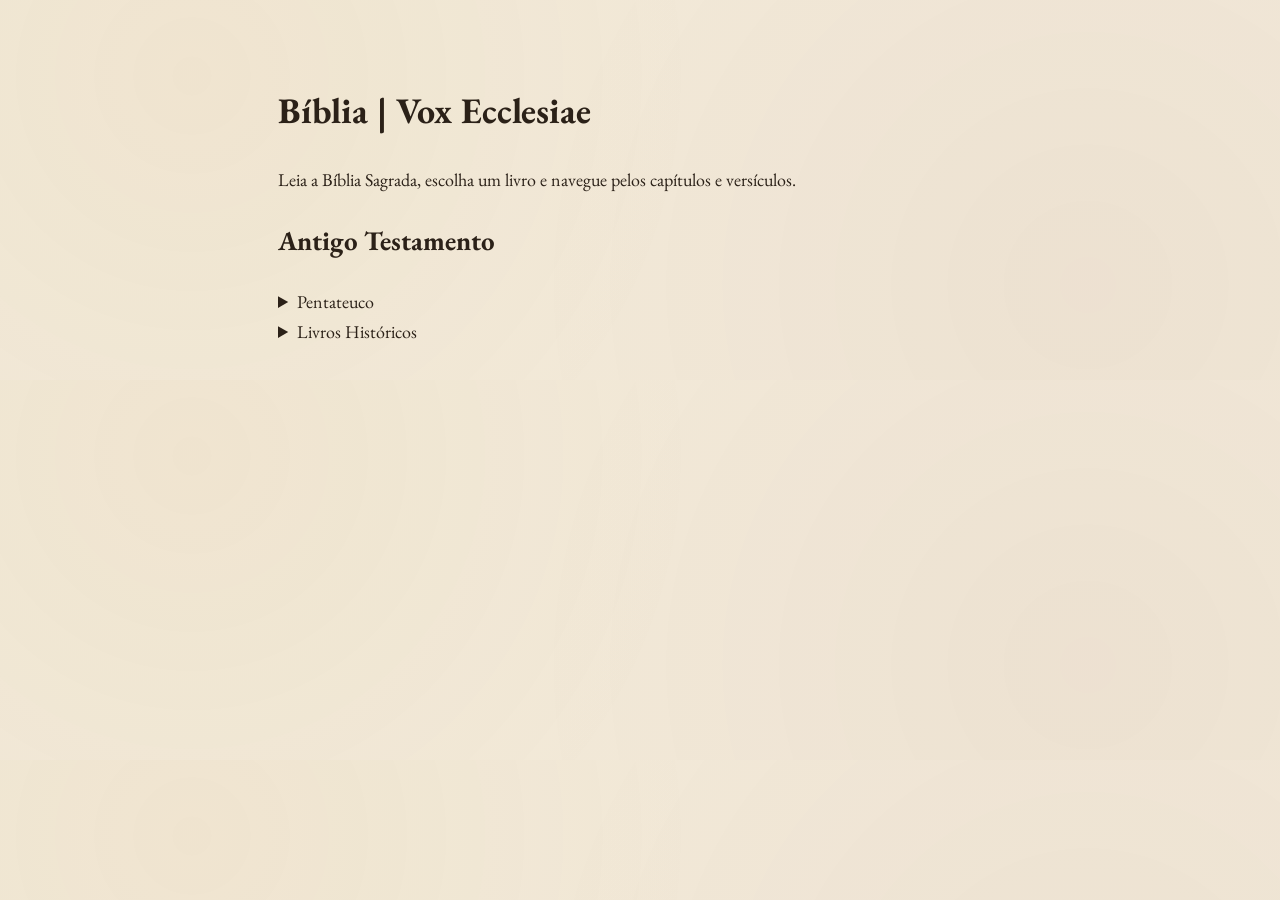
==== biblia.html @ 19579c48 "adicionando a bíblia" ====
<!DOCTYPE html>
<html lang="pt-BR">

<head>
    <meta charset="UTF-8">
    <meta name="viewport" content="width=device-width, initial-scale=1.0">
    <title>Bíblia | Vox Ecclesiae</title>
    <link rel="stylesheet" href="style.css">
</head>

<body>

    <main>

          <h1>Bíblia | Vox Ecclesiae</h1>
          
          <p>
            Leia a Bíblia Sagrada, escolha um livro e navegue pelos capítulos e versículos.
          </p>
         
               <section>  
            
                <h2>Antigo Testamento</h2>

                    <details>
                    <summary>Pentateuco</summary>               

                 
                 <ul>
                 <li><a href="genesis.html">Gênesis</a></li>
                 <li><a href="exodo.html">Êxodo</a></li>
                 <li><a href="levitico.html">Levítico</a></li>
                 <li><a href="numeros.html">Números</a></li>
                 <li><a href="deuteronomio.html">deuteronômio</a></li>
                 </ul>


                    </details>
                
                    <details>

                         <summary>Livros Históricos</summary>
                        


                         <ul>
                           <li>Josué</li>
                           <li>Juízes</li>
                           <li>Rute</li>
                           <li>1 Samuel</li>
                           <li>2 Samuel</li>
                           <li>1 Reis</li>
                           <li>2 Reis</li>
                           <li>1 Crônicas</li>
                           <li>2 Crônicas</li>
                           <li>Esdras</li>
                           <li>Neemias</li>
                           <li>Tobias</li>
                           <li>Judite</li>
                           <li>Ester</li>
                           <li>1 Macabeus</li>
                           <li>2 Macabeus</li>



                         </ul>

                    </details>












                </section>
    
    
    
    
    
    
    
    
    
        </main>










</body>
---- style.css ----
/* ==========================================================================
   Vox Ecclesiae — folha de estilo
   Inspirada em manuscritos iluminados, missais e a paleta litúrgica:
   pergaminho, tinta ferrogálica, ouro velho e vermelho cardinalício.
   ========================================================================== */

@import url('https://fonts.googleapis.com/css2?family=Cinzel:wght@500;600&family=Cormorant+Garamond:ital,wght@0,500;0,600;1,500&family=EB+Garamond:ital,wght@0,400;0,500;1,400&display=swap');

:root {
    --parchment: #f2e9d8;
    --parchment-dark: #e6d8b8;
    --ink: #2b2118;
    --burgundy: #6e1423;
    --burgundy-dark: #4a0d18;
    --gold: #b8862b;
    --gold-light: #d9b667;
    --navy: #1c2b44;

    --font-display: 'Cinzel', serif;
    --font-heading: 'Cormorant Garamond', serif;
    --font-body: 'EB Garamond', serif;
}

* {
    box-sizing: border-box;
}

html {
    scroll-behavior: smooth;
}

body {
    margin: 0;
    background-color: var(--parchment);
    background-image:
        radial-gradient(circle at 15% 20%, rgba(184, 134, 43, 0.05), transparent 45%),
        radial-gradient(circle at 85% 75%, rgba(110, 20, 35, 0.04), transparent 50%);
    color: var(--ink);
    font-family: var(--font-body);
    font-size: 1.125rem;
    line-height: 1.7;
    -webkit-font-smoothing: antialiased;
}

a {
    color: var(--burgundy);
    text-decoration: none;
}

/* ---------- Cabeçalho ---------- */

header {
    background:
        linear-gradient(180deg, var(--burgundy-dark), var(--burgundy) 12%, var(--burgundy) 88%, var(--burgundy-dark));
    border-top: 6px solid var(--gold);
    border-bottom: 6px solid var(--gold);
    color: var(--parchment);
    text-align: center;
    padding: 2.75rem 1.5rem 1.75rem;
}

.header-ornament {
    color: var(--gold-light);
    font-size: 1.6rem;
    margin-bottom: 0.4rem;
}

header h1 {
    font-family: var(--font-display);
    font-weight: 600;
    font-size: clamp(2.1rem, 5vw, 3.2rem);
    letter-spacing: 0.09em;
    margin: 0;
    color: var(--parchment);
    text-shadow: 0 1px 0 rgba(0, 0, 0, 0.35);
}

.header-subtitle {
    font-family: var(--font-heading);
    font-style: italic;
    font-size: 1.05rem;
    color: var(--gold-light);
    margin: 0.35rem 0 1.75rem;
    letter-spacing: 0.02em;
}

nav {
    display: flex;
    flex-wrap: wrap;
    justify-content: center;
    align-items: center;
    gap: 0.65rem;
    font-family: var(--font-display);
    font-size: 0.82rem;
    letter-spacing: 0.12em;
    text-transform: uppercase;
}

nav a {
    color: var(--parchment);
    padding: 0.35rem 0.2rem;
    position: relative;
    opacity: 0.88;
    transition: opacity 0.2s ease, color 0.2s ease;
}

nav a:not(:last-child)::after {
    content: '\2726';
    color: var(--gold);
    font-size: 0.6rem;
    margin-left: 0.65rem;
    opacity: 0.8;
}

nav a:hover,
nav a:focus-visible {
    color: var(--gold-light);
    opacity: 1;
}

nav a.active {
    opacity: 1;
    color: var(--gold-light);
    border-bottom: 1px solid var(--gold);
    padding-bottom: 0.3rem;
}

nav a:focus-visible {
    outline: 1px solid var(--gold-light);
    outline-offset: 3px;
}

/* ---------- Conteúdo principal ---------- */

main {
    max-width: 780px;
    margin: 0 auto;
    padding: 3.5rem 1.75rem 2rem;
}

.hero h2,
.library h2 {
    font-family: var(--font-heading);
    font-weight: 600;
    font-size: 2rem;
    color: var(--burgundy);
    text-align: center;
    margin: 0 0 1.5rem;
}

.hero h2::after,
.library h2::after {
    content: '';
    display: block;
    width: 70px;
    height: 2px;
    margin: 0.6rem auto 0;
    background: linear-gradient(90deg, transparent, var(--gold), transparent);
}

.drop-cap {
    font-size: 1.15rem;
    color: #3a2c1c;
}

.drop-cap::first-letter {
    font-family: var(--font-heading);
    font-weight: 600;
    font-size: 4.2rem;
    float: left;
    line-height: 0.78;
    padding: 0.08em 0.09em 0 0.02em;
    margin-right: 0.05em;
    color: var(--burgundy);
    text-shadow: 1px 1px 0 var(--gold-light);
}

/* ---------- Divisor ornamental ---------- */

.divider {
    display: flex;
    justify-content: center;
    margin: 3rem auto;
    max-width: 260px;
}

.divider svg {
    width: 100%;
    height: 24px;
    stroke: var(--gold);
    fill: var(--gold);
    stroke-width: 1;
}

/* ---------- Biblioteca ---------- */

.library ul {
    list-style: none;
    margin: 0;
    padding: 0;
    display: grid;
    grid-template-columns: repeat(2, 1fr);
    gap: 1.1rem;
}

.library li a {
    display: flex;
    flex-direction: column;
    align-items: center;
    text-align: center;
    gap: 0.35rem;
    height: 100%;
    padding: 1.75rem 1.1rem;
    background: var(--parchment-dark);
    border: 1px solid rgba(110, 20, 35, 0.18);
    border-radius: 2px;
    box-shadow: 0 2px 0 rgba(43, 33, 24, 0.06);
    transition: transform 0.2s ease, box-shadow 0.2s ease, border-color 0.2s ease;
}

.library li a:hover,
.library li a:focus-visible {
    transform: translateY(-3px);
    border-color: var(--gold);
    box-shadow: 0 6px 14px rgba(43, 33, 24, 0.14);
}

.library li a:focus-visible {
    outline: 1px solid var(--burgundy);
    outline-offset: 2px;
}

.library-icon {
    font-size: 1.6rem;
    color: var(--gold);
    margin-bottom: 0.15rem;
}

.library-title {
    font-family: var(--font-heading);
    font-weight: 600;
    font-size: 1.3rem;
    color: var(--burgundy);
}

.library-desc {
    font-size: 0.92rem;
    color: #5a4a36;
    line-height: 1.4;
}

/* ---------- Rodapé ---------- */

footer {
    background: var(--navy);
    color: var(--parchment-dark);
    text-align: center;
    padding: 1.5rem 1rem;
    border-top: 3px solid var(--gold);
    font-family: var(--font-display);
    font-size: 0.78rem;
    letter-spacing: 0.1em;
    text-transform: uppercase;
}

/* ---------- Responsivo ---------- */

@media (max-width: 560px) {
    .library ul {
        grid-template-columns: 1fr;
    }

    nav {
        gap: 0.4rem 0.5rem;
    }
}

/* ---------- Movimento reduzido ---------- */

@media (prefers-reduced-motion: reduce) {
    html {
        scroll-behavior: auto;
    }

    .library li a {
        transition: none;
    }
}
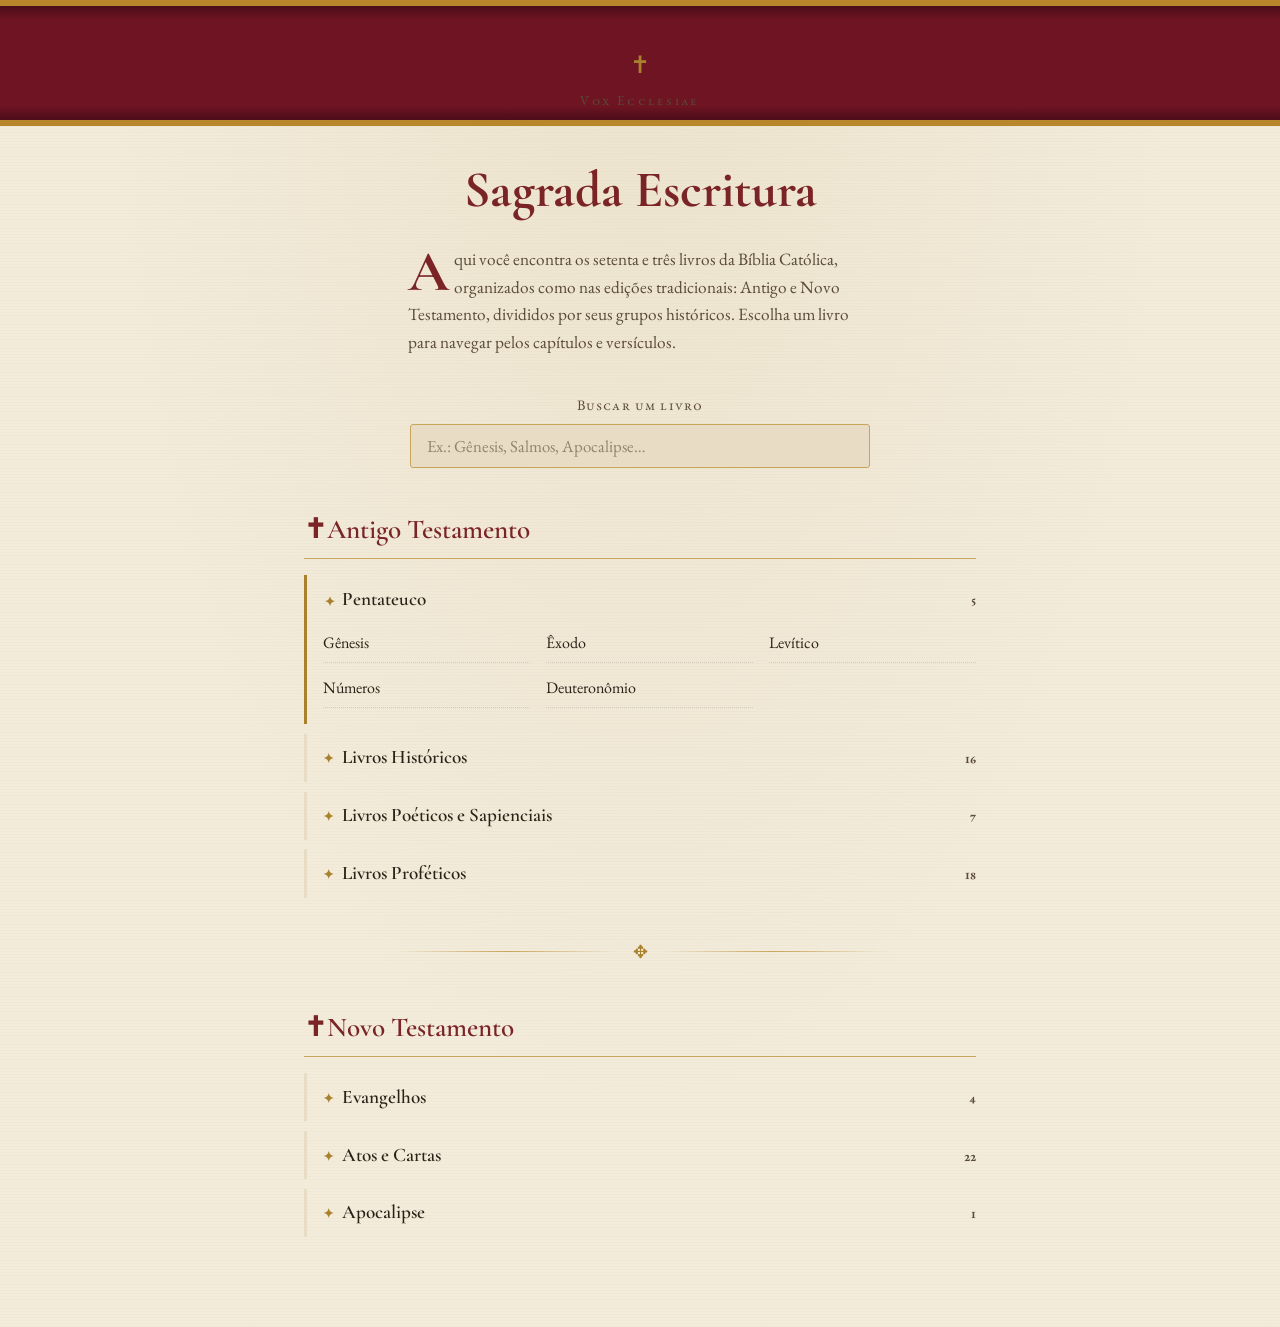
==== commit 5bdb861e: "adicionano css" ====
--- a/biblia.html
+++ b/biblia.html
@@ -1,102 +1,567 @@
 <!DOCTYPE html>
 <html lang="pt-BR">
-
 <head>
-    <meta charset="UTF-8">
-    <meta name="viewport" content="width=device-width, initial-scale=1.0">
-    <title>Bíblia | Vox Ecclesiae</title>
-    <link rel="stylesheet" href="style.css">
+<meta charset="UTF-8">
+<meta name="viewport" content="width=device-width, initial-scale=1.0">
+<title>Bíblia | Vox Ecclesiae</title>
+<link rel="preconnect" href="https://fonts.googleapis.com">
+<link rel="preconnect" href="https://fonts.gstatic.com" crossorigin>
+<link href="https://fonts.googleapis.com/css2?family=Cormorant+Garamond:ital,wght@0,500;0,600;0,700;1,500&family=EB+Garamond:ital,wght@0,400;0,500;1,400&display=swap" rel="stylesheet">
+<link rel="stylesheet" href="style.css">
 </head>
-
 <body>
 
-    <main>
-
-          <h1>Bíblia | Vox Ecclesiae</h1>
-          
-          <p>
-            Leia a Bíblia Sagrada, escolha um livro e navegue pelos capítulos e versículos.
-          </p>
-         
-               <section>  
-            
-                <h2>Antigo Testamento</h2>
-
-                    <details>
-                    <summary>Pentateuco</summary>               
-
-                 
-                 <ul>
-                 <li><a href="genesis.html">Gênesis</a></li>
-                 <li><a href="exodo.html">Êxodo</a></li>
-                 <li><a href="levitico.html">Levítico</a></li>
-                 <li><a href="numeros.html">Números</a></li>
-                 <li><a href="deuteronomio.html">deuteronômio</a></li>
-                 </ul>
-
-
-                    </details>
-                
-                    <details>
-
-                         <summary>Livros Históricos</summary>
-                        
-
-
-                         <ul>
-                           <li>Josué</li>
-                           <li>Juízes</li>
-                           <li>Rute</li>
-                           <li>1 Samuel</li>
-                           <li>2 Samuel</li>
-                           <li>1 Reis</li>
-                           <li>2 Reis</li>
-                           <li>1 Crônicas</li>
-                           <li>2 Crônicas</li>
-                           <li>Esdras</li>
-                           <li>Neemias</li>
-                           <li>Tobias</li>
-                           <li>Judite</li>
-                           <li>Ester</li>
-                           <li>1 Macabeus</li>
-                           <li>2 Macabeus</li>
-
-
-
-                         </ul>
-
-                    </details>
-
-
-
-
-
-
-
-
-
-
-
-
-                </section>
-    
-    
-    
-    
-    
-    
-    
-    
-    
-        </main>
-
-
-
-
-
-
-
-
-
-
-</body>+  <style>
+    /* =========================================================
+   Vox Ecclesiae — Bíblia
+   Paleta: pergaminho, tinta sépia, ouro velho e borgonha
+   ========================================================= */
+
+:root {
+  --pergaminho: #f3ecdb;
+  --pergaminho-escuro: #e8ddc4;
+  --tinta: #2b2118;
+  --tinta-suave: #5a4a37;
+  --ouro: #a9812d;
+  --ouro-claro: #c9a45c;
+  --borgonha: #7a2426;
+
+  --fonte-titulo: "Cormorant Garamond", "Georgia", serif;
+  --fonte-corpo: "EB Garamond", "Georgia", serif;
+
+  --largura-conteudo: 720px;
+}
+
+* {
+  box-sizing: border-box;
+}
+
+body {
+  margin: 0;
+  background-color: var(--pergaminho);
+  background-image:
+    radial-gradient(ellipse at top, rgba(169, 129, 45, 0.08), transparent 60%),
+    repeating-linear-gradient(0deg, rgba(43, 33, 24, 0.02) 0px, rgba(43, 33, 24, 0.02) 1px, transparent 1px, transparent 3px);
+  color: var(--tinta);
+  font-family: var(--fonte-corpo);
+  line-height: 1.6;
+}
+
+/* ---------- Topo ---------- */
+
+.topo {
+  display: flex;
+  flex-direction: column;
+  align-items: center;
+  padding: 2.5rem 1.5rem 0.5rem;
+}
+
+.topo__selo {
+  font-size: 1.5rem;
+  color: var(--ouro);
+}
+
+.topo__eyebrow {
+  margin: 0.35rem 0 0;
+  font-family: var(--fonte-corpo);
+  font-variant: small-caps;
+  letter-spacing: 0.18em;
+  font-size: 0.85rem;
+  color: var(--tinta-suave);
+}
+
+/* ---------- Layout principal ---------- */
+
+main {
+  max-width: var(--largura-conteudo);
+  margin: 0 auto;
+  padding: 1.5rem 1.5rem 5rem;
+}
+
+/* ---------- Introdução ---------- */
+
+.intro {
+  text-align: center;
+  margin-bottom: 2.25rem;
+}
+
+.intro h1 {
+  font-family: var(--fonte-titulo);
+  font-weight: 700;
+  font-size: clamp(2.4rem, 5vw, 3.2rem);
+  margin: 0 0 0.9rem;
+  color: var(--borgonha);
+}
+
+.intro__texto {
+  text-align: left;
+  max-width: 58ch;
+  margin: 0 auto;
+  font-size: 1.08rem;
+  color: var(--tinta-suave);
+}
+
+.capitular {
+  float: left;
+  font-family: var(--fonte-titulo);
+  font-weight: 700;
+  font-size: 3.6rem;
+  line-height: 0.8;
+  padding: 0.05em 0.08em 0 0;
+  color: var(--borgonha);
+}
+
+/* ---------- Busca ---------- */
+
+.busca {
+  margin: 0 auto 2.5rem;
+  max-width: 460px;
+  text-align: center;
+}
+
+.busca__label {
+  display: block;
+  font-variant: small-caps;
+  letter-spacing: 0.08em;
+  font-size: 0.9rem;
+  color: var(--tinta-suave);
+  margin-bottom: 0.5rem;
+}
+
+.busca__campo {
+  width: 100%;
+  padding: 0.65rem 1rem;
+  font-family: var(--fonte-corpo);
+  font-size: 1.05rem;
+  color: var(--tinta);
+  background: var(--pergaminho-escuro);
+  border: 1px solid var(--ouro-claro);
+  border-radius: 3px;
+  outline-offset: 2px;
+}
+
+.busca__campo::placeholder {
+  color: var(--tinta-suave);
+  opacity: 0.6;
+}
+
+.busca__campo:focus-visible {
+  outline: 2px solid var(--borgonha);
+}
+
+.busca__vazio {
+  margin-top: 0.75rem;
+  font-style: italic;
+  color: var(--tinta-suave);
+}
+
+/* ---------- Testamentos e grupos ---------- */
+
+.testamento__titulo {
+  font-family: var(--fonte-titulo);
+  font-weight: 600;
+  font-size: 1.7rem;
+  color: var(--borgonha);
+  border-bottom: 1px solid var(--ouro-claro);
+  padding-bottom: 0.4rem;
+  margin: 0 0 1rem;
+}
+
+.grupo {
+  border-left: 3px solid var(--pergaminho-escuro);
+  margin-bottom: 0.6rem;
+  padding-left: 1rem;
+  transition: border-color 0.25s ease;
+}
+
+.grupo[open] {
+  border-left-color: var(--ouro);
+}
+
+.grupo summary {
+  cursor: pointer;
+  list-style: none;
+  font-family: var(--fonte-titulo);
+  font-weight: 600;
+  font-size: 1.2rem;
+  padding: 0.55rem 0;
+  display: flex;
+  align-items: baseline;
+  gap: 0.5rem;
+  user-select: none;
+}
+
+.grupo summary::-webkit-details-marker {
+  display: none;
+}
+
+.grupo summary::before {
+  content: "✦";
+  color: var(--ouro);
+  font-size: 0.8rem;
+  transform: rotate(0deg);
+  transition: transform 0.25s ease;
+  display: inline-block;
+}
+
+.grupo[open] summary::before {
+  transform: rotate(90deg);
+}
+
+.grupo__contagem {
+  margin-left: auto;
+  font-family: var(--fonte-corpo);
+  font-variant: small-caps;
+  font-size: 0.85rem;
+  color: var(--tinta-suave);
+}
+
+.grupo__conteudo {
+  overflow: hidden;
+  transition: height 0.28s ease;
+}
+
+/* ---------- Lista de livros ---------- */
+
+.livros {
+  list-style: none;
+  margin: 0 0 1rem;
+  padding: 0;
+  display: grid;
+  grid-template-columns: repeat(auto-fill, minmax(160px, 1fr));
+  gap: 0.35rem 1rem;
+}
+
+.livros li {
+  border-bottom: 1px dotted rgba(43, 33, 24, 0.15);
+  padding: 0.3rem 0;
+}
+
+.livros a {
+  color: var(--tinta);
+  text-decoration: none;
+  font-size: 1rem;
+  transition: color 0.15s ease;
+  border-bottom: 1px solid transparent;
+}
+
+.livros a:hover,
+.livros a:focus-visible {
+  color: var(--borgonha);
+  border-bottom-color: var(--borgonha);
+}
+
+.livro-pendente {
+  color: var(--tinta-suave);
+  font-size: 1rem;
+  opacity: 0.65;
+}
+
+.livro-pendente::after {
+  content: "em breve";
+  display: inline-block;
+  margin-left: 0.5rem;
+  font-variant: small-caps;
+  font-size: 0.7rem;
+  letter-spacing: 0.05em;
+  color: var(--ouro);
+  opacity: 0.9;
+}
+
+/* destaque de busca */
+.livros li.oculto {
+  display: none;
+}
+
+.livros mark {
+  background: rgba(169, 129, 45, 0.35);
+  color: inherit;
+  border-radius: 2px;
+}
+
+/* ---------- Divisor entre testamentos ---------- */
+
+.divisor {
+  display: flex;
+  align-items: center;
+  justify-content: center;
+  gap: 1rem;
+  margin: 2.5rem 0;
+  color: var(--ouro);
+  font-size: 1.1rem;
+}
+
+.divisor span {
+  flex: 1;
+  height: 1px;
+  background: linear-gradient(90deg, transparent, var(--ouro-claro), transparent);
+  max-width: 220px;
+}
+
+/* ---------- Responsivo ---------- */
+
+@media (max-width: 480px) {
+  .livros {
+    grid-template-columns: 1fr;
+  }
+
+  .intro h1 {
+    font-size: 2.1rem;
+  }
+}
+
+/* ---------- Movimento reduzido ---------- */
+
+@media (prefers-reduced-motion: reduce) {
+  .grupo,
+  .grupo summary::before,
+  .grupo__conteudo {
+    transition: none;
+  }
+}
+  </style>
+
+<div class="faixa-vitral" aria-hidden="true"></div>
+
+<header class="topo">
+  <div class="topo__selo" aria-hidden="true">✝</div>
+  <p class="topo__eyebrow">Vox Ecclesiae</p>
+</header>
+
+<main>
+
+  <section class="intro">
+    <h1>Sagrada Escritura</h1>
+    <p class="intro__texto">
+      <span class="capitular">A</span>qui você encontra os setenta e três livros da Bíblia Católica,
+      organizados como nas edições tradicionais: Antigo e Novo Testamento, divididos por seus grupos
+      históricos. Escolha um livro para navegar pelos capítulos e versículos.
+    </p>
+  </section>
+
+  <div class="busca">
+    <label for="buscaLivro" class="busca__label">Buscar um livro</label>
+    <input type="search" id="buscaLivro" class="busca__campo" placeholder="Ex.: Gênesis, Salmos, Apocalipse…" autocomplete="off">
+    <p class="busca__vazio" id="buscaVazio" hidden>Nenhum livro encontrado com esse nome.</p>
+  </div>
+
+  <section class="testamento" data-testamento="antigo">
+    <h2 class="testamento__titulo"><span class="testamento__selo">✝</span>Antigo Testamento</h2>
+
+    <details class="grupo" open>
+      <summary>Pentateuco <span class="grupo__contagem">5</span></summary>
+      <ul class="livros">
+        <li><a href="genesis.html">Gênesis</a></li>
+        <li><a href="exodo.html">Êxodo</a></li>
+        <li><a href="levitico.html">Levítico</a></li>
+        <li><a href="numeros.html">Números</a></li>
+        <li><a href="deuteronomio.html">Deuteronômio</a></li>
+      </ul>
+    </details>
+
+    <details class="grupo">
+      <summary>Livros Históricos <span class="grupo__contagem">16</span></summary>
+      <ul class="livros">
+        <li><span class="livro-pendente">Josué</span></li>
+        <li><span class="livro-pendente">Juízes</span></li>
+        <li><span class="livro-pendente">Rute</span></li>
+        <li><span class="livro-pendente">1 Samuel</span></li>
+        <li><span class="livro-pendente">2 Samuel</span></li>
+        <li><span class="livro-pendente">1 Reis</span></li>
+        <li><span class="livro-pendente">2 Reis</span></li>
+        <li><span class="livro-pendente">1 Crônicas</span></li>
+        <li><span class="livro-pendente">2 Crônicas</span></li>
+        <li><span class="livro-pendente">Esdras</span></li>
+        <li><span class="livro-pendente">Neemias</span></li>
+        <li><span class="livro-pendente">Tobias</span></li>
+        <li><span class="livro-pendente">Judite</span></li>
+        <li><span class="livro-pendente">Ester</span></li>
+        <li><span class="livro-pendente">1 Macabeus</span></li>
+        <li><span class="livro-pendente">2 Macabeus</span></li>
+      </ul>
+    </details>
+
+    <details class="grupo">
+      <summary>Livros Poéticos e Sapienciais <span class="grupo__contagem">7</span></summary>
+      <ul class="livros">
+        <li><span class="livro-pendente">Jó</span></li>
+        <li><span class="livro-pendente">Salmos</span></li>
+        <li><span class="livro-pendente">Provérbios</span></li>
+        <li><span class="livro-pendente">Eclesiastes</span></li>
+        <li><span class="livro-pendente">Cântico dos Cânticos</span></li>
+        <li><span class="livro-pendente">Sabedoria</span></li>
+        <li><span class="livro-pendente">Eclesiástico (Sirac)</span></li>
+      </ul>
+    </details>
+
+    <details class="grupo">
+      <summary>Livros Proféticos <span class="grupo__contagem">18</span></summary>
+      <ul class="livros">
+        <li><span class="livro-pendente">Isaías</span></li>
+        <li><span class="livro-pendente">Jeremias</span></li>
+        <li><span class="livro-pendente">Lamentações</span></li>
+        <li><span class="livro-pendente">Baruc</span></li>
+        <li><span class="livro-pendente">Ezequiel</span></li>
+        <li><span class="livro-pendente">Daniel</span></li>
+        <li><span class="livro-pendente">Oséias</span></li>
+        <li><span class="livro-pendente">Joel</span></li>
+        <li><span class="livro-pendente">Amós</span></li>
+        <li><span class="livro-pendente">Abdias</span></li>
+        <li><span class="livro-pendente">Jonas</span></li>
+        <li><span class="livro-pendente">Miquéias</span></li>
+        <li><span class="livro-pendente">Naum</span></li>
+        <li><span class="livro-pendente">Habacuc</span></li>
+        <li><span class="livro-pendente">Sofonias</span></li>
+        <li><span class="livro-pendente">Ageu</span></li>
+        <li><span class="livro-pendente">Zacarias</span></li>
+        <li><span class="livro-pendente">Malaquias</span></li>
+      </ul>
+    </details>
+  </section>
+
+  <div class="divisor" aria-hidden="true"><span></span>✥<span></span></div>
+
+  <section class="testamento" data-testamento="novo">
+    <h2 class="testamento__titulo"><span class="testamento__selo">✝</span>Novo Testamento</h2>
+
+    <details class="grupo">
+      <summary>Evangelhos <span class="grupo__contagem">4</span></summary>
+      <ul class="livros">
+        <li><span class="livro-pendente">Mateus</span></li>
+        <li><span class="livro-pendente">Marcos</span></li>
+        <li><span class="livro-pendente">Lucas</span></li>
+        <li><span class="livro-pendente">João</span></li>
+      </ul>
+    </details>
+
+    <details class="grupo">
+      <summary>Atos e Cartas <span class="grupo__contagem">22</span></summary>
+      <ul class="livros">
+        <li><span class="livro-pendente">Atos dos Apóstolos</span></li>
+        <li><span class="livro-pendente">Romanos</span></li>
+        <li><span class="livro-pendente">1 Coríntios</span></li>
+        <li><span class="livro-pendente">2 Coríntios</span></li>
+        <li><span class="livro-pendente">Gálatas</span></li>
+        <li><span class="livro-pendente">Efésios</span></li>
+        <li><span class="livro-pendente">Filipenses</span></li>
+        <li><span class="livro-pendente">Colossenses</span></li>
+        <li><span class="livro-pendente">1 Tessalonicenses</span></li>
+        <li><span class="livro-pendente">2 Tessalonicenses</span></li>
+        <li><span class="livro-pendente">1 Timóteo</span></li>
+        <li><span class="livro-pendente">2 Timóteo</span></li>
+        <li><span class="livro-pendente">Tito</span></li>
+        <li><span class="livro-pendente">Filemom</span></li>
+        <li><span class="livro-pendente">Hebreus</span></li>
+        <li><span class="livro-pendente">Tiago</span></li>
+        <li><span class="livro-pendente">1 Pedro</span></li>
+        <li><span class="livro-pendente">2 Pedro</span></li>
+        <li><span class="livro-pendente">1 João</span></li>
+        <li><span class="livro-pendente">2 João</span></li>
+        <li><span class="livro-pendente">3 João</span></li>
+        <li><span class="livro-pendente">Judas</span></li>
+      </ul>
+    </details>
+
+    <details class="grupo">
+      <summary>Apocalipse <span class="grupo__contagem">1</span></summary>
+      <ul class="livros">
+        <li><span class="livro-pendente">Apocalipse</span></li>
+      </ul>
+    </details>
+  </section>
+
+</main>
+
+<script>
+  // Vox Ecclesiae — Bíblia
+// Acordeão com animação de altura + busca de livros em tempo real
+
+document.addEventListener("DOMContentLoaded", () => {
+  const grupos = document.querySelectorAll(".grupo");
+
+  // ---------- Acordeão suave (anima abrir/fechar dos <details>) ----------
+  grupos.forEach((grupo) => {
+    const summary = grupo.querySelector("summary");
+    const lista = grupo.querySelector(".livros");
+
+    // embrulha a lista para poder animar a altura sem afetar o layout do <details>
+    const wrapper = document.createElement("div");
+    wrapper.className = "grupo__conteudo";
+    grupo.insertBefore(wrapper, lista);
+    wrapper.appendChild(lista);
+
+    summary.addEventListener("click", (evento) => {
+      evento.preventDefault();
+
+      const estaAberto = grupo.hasAttribute("open");
+
+      if (estaAberto) {
+        // fechar com animação
+        wrapper.style.height = wrapper.scrollHeight + "px";
+        requestAnimationFrame(() => {
+          wrapper.style.height = "0px";
+        });
+        wrapper.addEventListener(
+          "transitionend",
+          () => {
+            grupo.removeAttribute("open");
+          },
+          { once: true }
+        );
+      } else {
+        // abrir com animação
+        grupo.setAttribute("open", "");
+        wrapper.style.height = "0px";
+        requestAnimationFrame(() => {
+          wrapper.style.height = wrapper.scrollHeight + "px";
+        });
+        wrapper.addEventListener(
+          "transitionend",
+          () => {
+            wrapper.style.height = "auto";
+          },
+          { once: true }
+        );
+      }
+    });
+  });
+
+  // ---------- Busca de livros ---------- 
+  const campoBusca = document.getElementById("buscaLivro");
+  const avisoVazio = document.getElementById("buscaVazio");
+  const todosOsLivros = document.querySelectorAll(".livros li");
+
+  const normalizar = (texto) =>
+    texto
+      .toLowerCase()
+      .normalize("NFD")
+      .replace(/[\u0300-\u036f]/g, ""); // remove acentos
+
+  campoBusca.addEventListener("input", () => {
+    const termo = normalizar(campoBusca.value.trim());
+    let algumVisivel = false;
+
+    todosOsLivros.forEach((item) => {
+      const nomeOriginal = item.textContent.replace("em breve", "").trim();
+      const nomeNormalizado = normalizar(nomeOriginal);
+      const corresponde = termo === "" || nomeNormalizado.includes(termo);
+
+      item.classList.toggle("oculto", !corresponde);
+
+      const grupo = item.closest(".grupo");
+      if (corresponde && termo !== "") {
+        algumVisivel = true;
+        // abre automaticamente o grupo que contém o resultado
+        if (!grupo.hasAttribute("open")) {
+          grupo.querySelector("summary").click();
+        }
+      }
+      if (corresponde) algumVisivel = true;
+    });
+
+    avisoVazio.hidden = termo === "" || algumVisivel;
+  });
+});
+</script>
+</body>
+</html>
